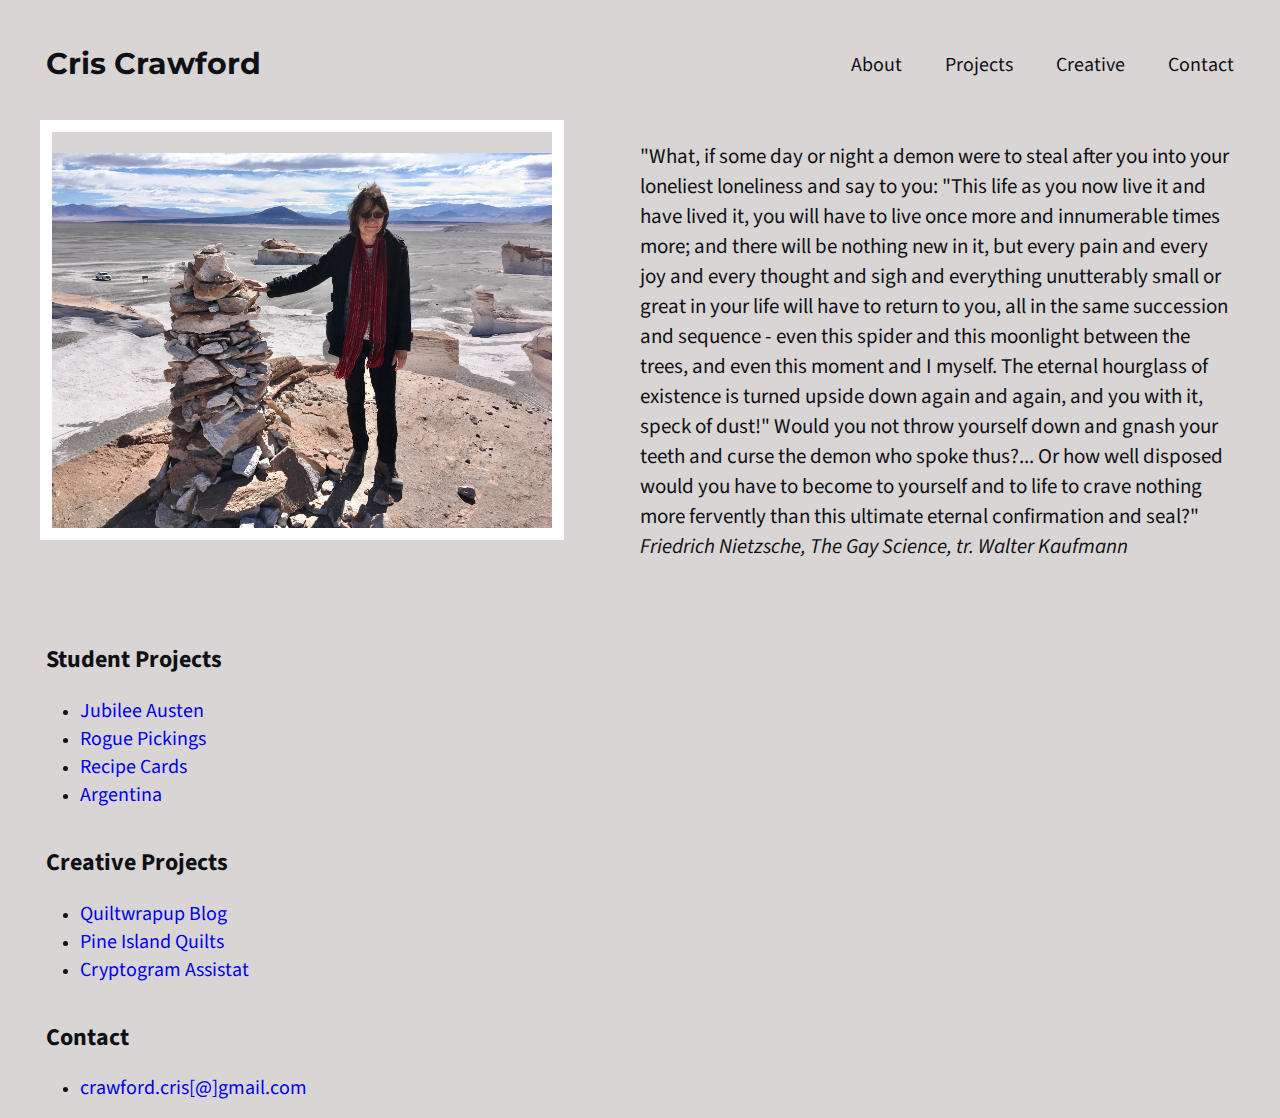
==== index.html @ 7a320fb4 "Added link to Cryptogram Assistant" ====
<!--criscrawford.com-->
<!doctype html>
<html lang="en">
    <head>
        <meta charset="UTF-8">
        <meta name="viewport" content="width=device-width, initial-scale=1">
        <title>Cris Crawford</title>
        <link rel="stylesheet" href="css/normalize.css">
        <link rel="stylesheet" href="css/main.css">
        <link href='https://fonts.googleapis.com/css?family=Source+Sans+Pro:400,700' rel='stylesheet' type='text/css'>
        <link rel="preconnect" href="https://fonts.gstatic.com">
        <link href="https://fonts.googleapis.com/css2?family=Montserrat:wght@400;700&display=swap" rel="stylesheet"> 
    </head>
    <body class = body-theme>
        <header>
            <div class="full-width">
                <div class="half-width">
                    <h1>Cris Crawford</h1>
                </div>
                <div class="half-width">
                    <nav>
                        <ul>
                            <li><a href="#about">About</a></li>
                            <li><a href="#work">Projects</a></li>
                            <li><a href="#creative">Creative</a></li>
                            <li><a href="#contact">Contact</a></li>
                        </ul>
                    </nav>
                </div>
            </div>
        </header>
        <main>
            <section id="about">
                <div class="full-width">
                    <div class="half-width">
                        <img id="argentina-cris" src="img/argentina-cris.jpg" alt="Argentina Cris"/>
                    </div>
                    <div class="half-width">
                        <p>"What, if some day or night a demon were to steal after you into your loneliest loneliness and say to you: "This life as you now live it and have lived it, you will have to live once more and innumerable times more; and there will be nothing new in it, but every pain and every joy and every thought and sigh and everything unutterably small or great in your life will have to return to you, all in the same succession and sequence - even this spider and this moonlight between the trees, and even this moment and I myself. The eternal hourglass of existence is turned upside down again and again, and you with it, speck of dust!"
                            Would you not throw yourself down and gnash your teeth and curse the demon who spoke thus?... Or how well disposed would you have to become to yourself and to life to crave nothing more fervently than this ultimate eternal confirmation and seal?"
                            
                            <br><span>Friedrich Nietzsche, The Gay Science, tr. Walter Kaufmann</span></p>
                    </div>
                </div>
            </section>
            <section id="work">
                <div class="full-width">
                    <h2>Student Projects</h2>
                    <ul>
                        <li><a href="jubilee-austen/index.html" alt="Jubilee Austen">Jubilee Austen</a></li>
                        <li><a href="rogue-pickings/index.html" alt="Rogue Pickings">Rogue Pickings</a></li>
                        <li><a href="recipe-cards/index.html" alt="Recipe Cards">Recipe Cards</a></li>
                        <li><a href="argentina/index.html" alt="Argentina">Argentina</a></li>
                    </ul>
                </div>
            </section> 
            <section id="creative">
                <div class="full-width">
                    <h2>Creative Projects</h2>
                    <ul>
                        <li><a href="http://quiltwrapup.blogspot.com/" alt="Quiltwrapup Blog">Quiltwrapup Blog</a></li>
                        <li><a href="https://www.etsy.com/shop/PineIslandQuilts" alt="Pine Island Quilts">Pine Island Quilts</a></li>
                        <li><a href="https://cryptogram-assistant.com" alt="Cryptogram Assistant">Cryptogram Assistat</a></li>
                    </ul>
                </div>
            </section>
            <footer id="contact">
                <div class="full-width">
                    <h2>Contact</h2>
                    <ul>
                        <li><a href="mailto:crawford.cris@gmail.com" alt="Email Address">crawford.cris[@]gmail.com</a></li>
                    </ul>
                </div>
            </footer>
        </main>
    </body>
</html>
---- css/main.css ----
/***** BASE STYLES *****/
.body-theme {
    background: #d9d5d4;
    color: #0f1015;
    font-family: 'Source Sans Pro', sans-serif;
}

/***** HEADER *****/
header {
    height: 80px;
}
/* To line up header and nav along the bottom, subtract font-size and 25 from 80 for top padding. */
header h1 {
    color: #0f1015;
    font-family: 'Montserrat', sans-serif;
    font-size: 30px;
    padding: 25px 0 25px 6px;
}
nav {
    float: right;
    padding: 35px 6px 25px 0;
}
nav ul li{
    display: inline-block;
}
nav ul li a {
    color: #0f1015;
    font-size: 20px;
    padding-left: 40px;
    text-decoration: none;
}

/***** GRID *****/
.full-width {
    width: 1200px;
    margin: 0 auto;
    overflow: auto;
}
.half-width {
    width: 600px;
    float: left;
}
.third-width {
    width: 400px;
    float: left;
}

/***** ABOUT *****/
#about .full-width {
    padding: 40px 0;
}
#about h2 {
    font-family: 'Montserrat', sans-serif;
    font-size: 36px;
    padding-left: 50px
}
#about p {
    color: #0f1015;
    font-size: 21px;
    padding: 0 10px 0 0;
}
#about span {
    font-style: italic;
}

#about img#argentina-cris {
    width: 500px;
    height: auto;
    border: 12px solid #ffffff;
    padding-top: 21px
}

/***** WORK *****/
#work .full-width {
    font-family: 'Montserrat' sans-serif;
}
#work h2 {
    font-size: 24px;
    padding-left: 6px;
}
#work ul li a {
    font-size: 20px;
    list-style: none; /* Not working right now. */
    padding: 10px 0;
    text-decoration: none;
}

/***** CREATIVE *****/
#creative .full-width {
    font-family: 'Montserrat' sans-serif;
}
#creative h2 {
    font-size: 24px;
    padding-left: 6px;
}
#creative ul li a {
    font-size: 20px;
    list-style: none; /* Not working right now. */
    padding: 10px 0;
    text-decoration: none;
}

/***** CONTACT *****/
#contact .full-width {
    font-family: 'Montserrat' sans-serif;
}
#contact h2 {
    font-size: 24px;
    padding-left: 6px;
}
#contact ul li a {
    font-size: 20px;
    list-style: none; /* Not working right now. */
    padding: 10px 0;
    text-decoration: none;
}
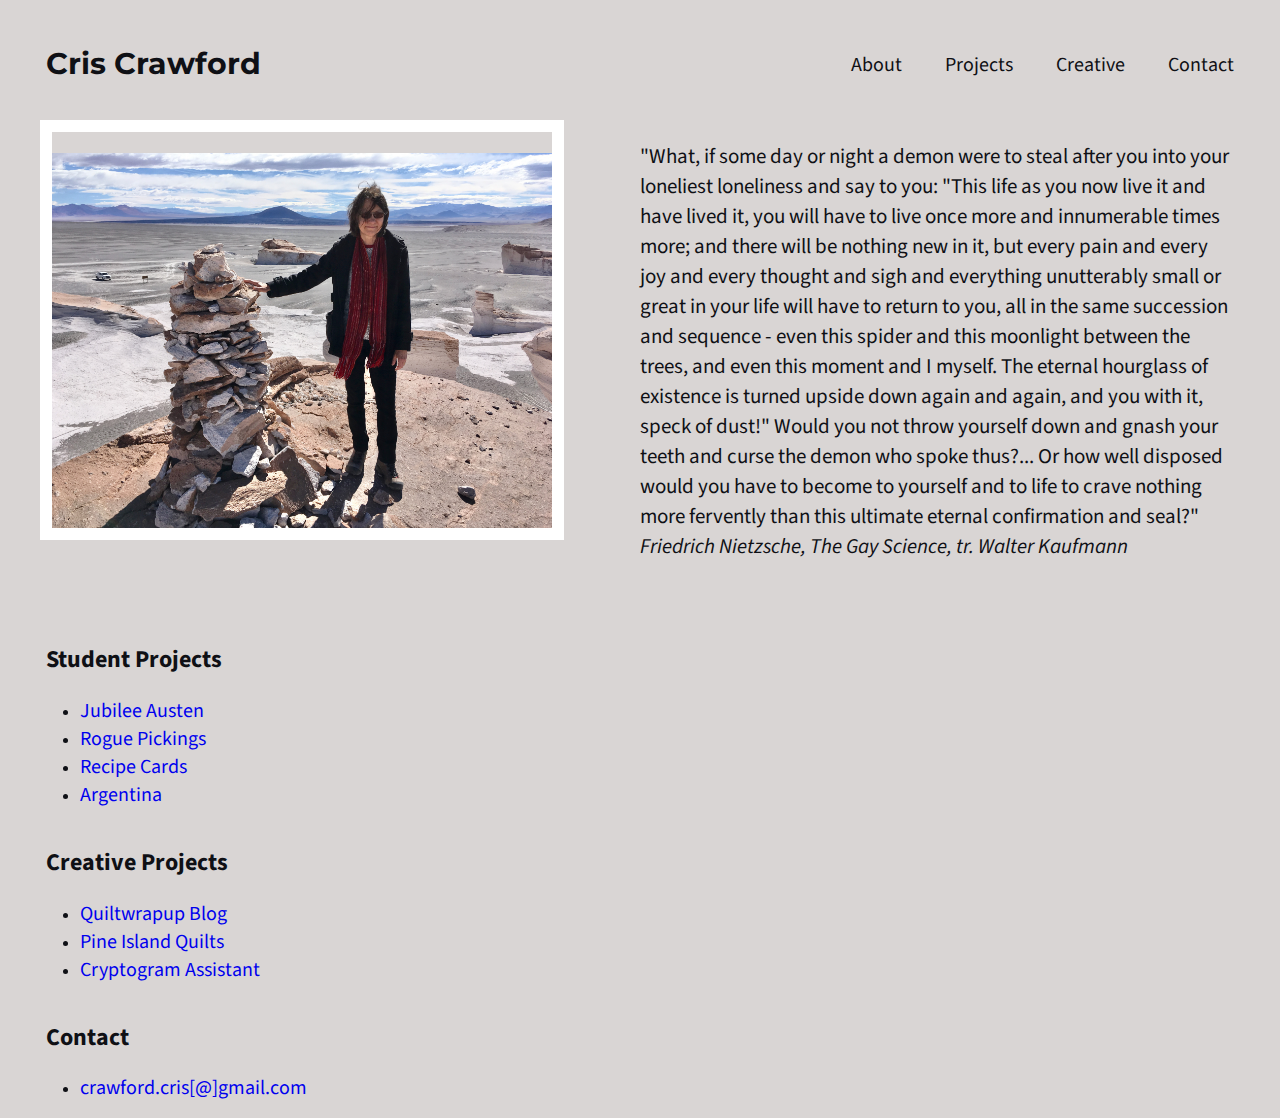
==== commit 3d28aeec: "Spelled Assistant right" ====
--- a/index.html
+++ b/index.html
@@ -60,7 +60,7 @@
                     <ul>
                         <li><a href="http://quiltwrapup.blogspot.com/" alt="Quiltwrapup Blog">Quiltwrapup Blog</a></li>
                         <li><a href="https://www.etsy.com/shop/PineIslandQuilts" alt="Pine Island Quilts">Pine Island Quilts</a></li>
-                        <li><a href="https://cryptogram-assistant.com" alt="Cryptogram Assistant">Cryptogram Assistat</a></li>
+                        <li><a href="https://cryptogram-assistant.com" alt="Cryptogram Assistant">Cryptogram Assistant</a></li>
                     </ul>
                 </div>
             </section>
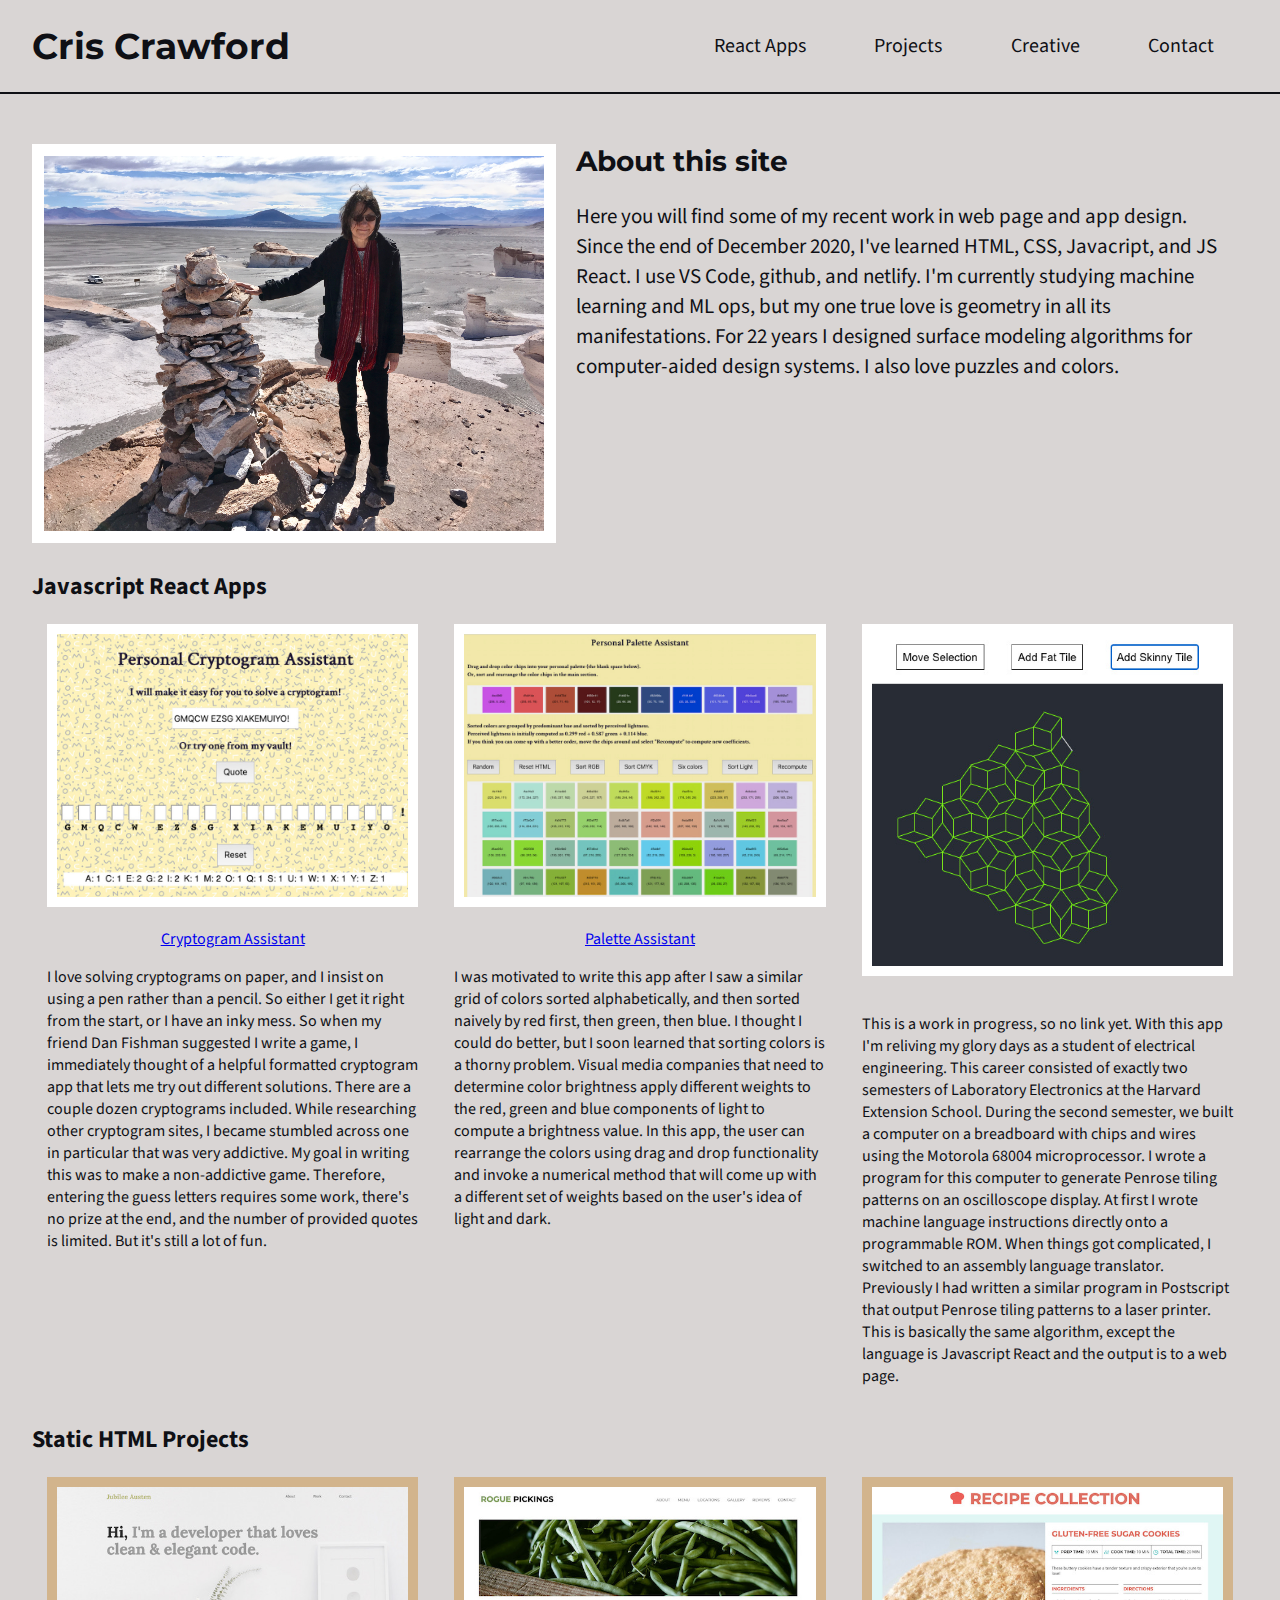
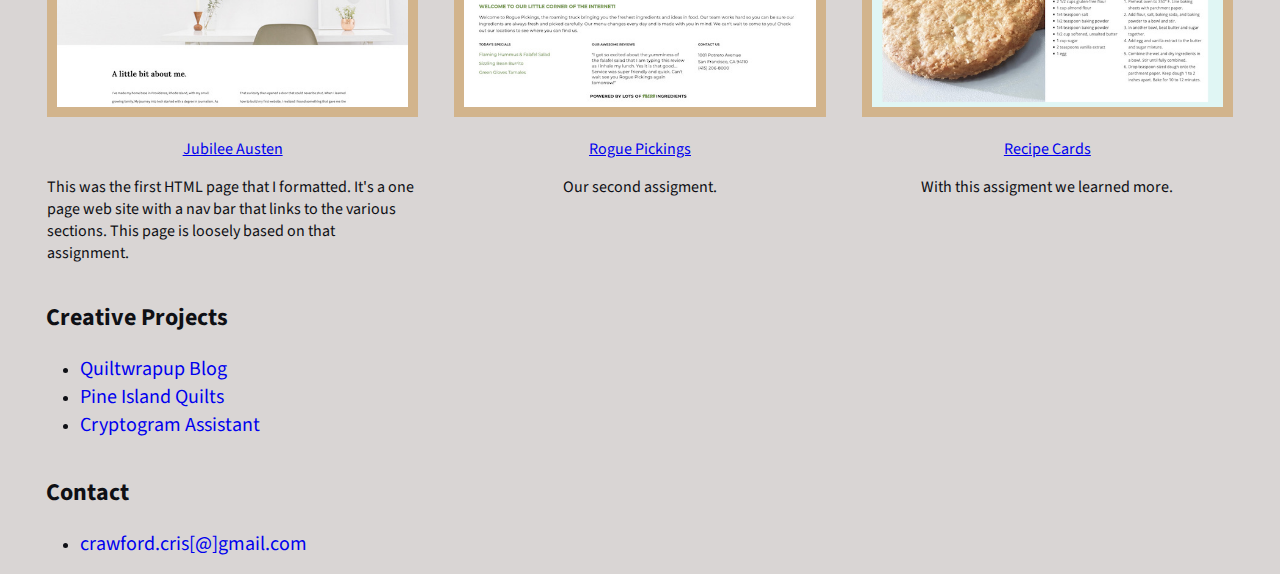
==== commit 3c969a2d: "Added palette and screenshots" ====
--- a/index.html
+++ b/index.html
@@ -13,46 +13,121 @@
     </head>
     <body class = body-theme>
         <header>
-            <div class="full-width">
-                <div class="half-width">
-                    <h1>Cris Crawford</h1>
-                </div>
-                <div class="half-width">
-                    <nav>
-                        <ul>
-                            <li><a href="#about">About</a></li>
-                            <li><a href="#work">Projects</a></li>
-                            <li><a href="#creative">Creative</a></li>
-                            <li><a href="#contact">Contact</a></li>
-                        </ul>
-                    </nav>
-                </div>
+            <div class="header-wrapper">
+              <div class="header-block">
+                <h1>Cris Crawford</h1>
+                <nav>
+                    <ul>
+                        <li><a href="#react-block">React Apps</a></li>
+                        <li><a href="#work">Projects</a></li>
+                        <li><a href="#creative">Creative</a></li>
+                        <li><a href="#contact">Contact</a></li>
+                    </ul>
+                </nav>
+              </div>
             </div>
+            <div class="header-divider"></div>
         </header>
         <main>
-            <section id="about">
-                <div class="full-width">
-                    <div class="half-width">
+            <div id="about-wrapper">
+                <div id="picture-about">
+                    <div id="picture-box">
                         <img id="argentina-cris" src="img/argentina-cris.jpg" alt="Argentina Cris"/>
                     </div>
-                    <div class="half-width">
-                        <p>"What, if some day or night a demon were to steal after you into your loneliest loneliness and say to you: "This life as you now live it and have lived it, you will have to live once more and innumerable times more; and there will be nothing new in it, but every pain and every joy and every thought and sigh and everything unutterably small or great in your life will have to return to you, all in the same succession and sequence - even this spider and this moonlight between the trees, and even this moment and I myself. The eternal hourglass of existence is turned upside down again and again, and you with it, speck of dust!"
-                            Would you not throw yourself down and gnash your teeth and curse the demon who spoke thus?... Or how well disposed would you have to become to yourself and to life to crave nothing more fervently than this ultimate eternal confirmation and seal?"
-                            
-                            <br><span>Friedrich Nietzsche, The Gay Science, tr. Walter Kaufmann</span></p>
+                    <div id="about-box">
+                        <h2>About this site</h2>
+                        <p>Here you will find some of my recent work in web page and app design. Since the end of December 2020, I've learned HTML, CSS,
+                            Javacript, and JS React. I use VS Code, github, and netlify. I'm currently studying machine learning and ML ops, but
+                            my one true love is geometry in all its manifestations. For 22 years I designed surface modeling algorithms for computer-aided design systems. I also love puzzles and colors.</p>
+
                     </div>
                 </div>
+                <!--I'm having trouble formatting the font sizes - they're being inherited in a way
+                    that I can't figure out how to override. And nobody's interested in my favorite quote anyway,
+                    or where I took my vacation four years ago.
+                <div class="picture-caption">
+                    Campo de Piedra Pómez, Antofagasta de la Sierra, Argentina
+                </div>
+                <div class="quote-container">
+                  <details>
+                    <summary>Click on these words to read my favorite quote.</summary>
+                        <h4>What, if some day or night a demon were to steal after you into your loneliest loneliness and say to you: "This life
+                            as you now live it and have lived it, you will have to live once more and innumerable times more; and there will be
+                            nothing new in it, but every pain and every joy and every thought and sigh and everything unutterably small or great
+                            in your life will have to return to you, all in the same succession and sequence - even this spider and this
+                            moonlight between the trees, and even this moment and I myself. The eternal hourglass of existence is turned upside
+                            down again and again, and you with it, speck of dust!"
+                            Would you not throw yourself down and gnash your teeth and curse the demon who spoke thus?... Or how well disposed
+                            would you have to become to yourself and to life to crave nothing more fervently than this ultimate eternal
+                            confirmation and seal?
+                            <br><br><span>Friedrich Nietzsche, The Gay Science, tr. Walter Kaufmann</span>
+                        </h4>
+                  </details>
+                </div>
+                -->
+            </div>
+            <section id="react-block">
+              <div class="content-body">
+                <div class="content-block">
+                  <h2>Javascript React Apps</h2>
+                  <div class="content-block-columns">
+                    <div class="pic-plus-info">
+                        <img class="pic-plus-info-img" src="img/cryptogram-pic-large.jpeg" alt="Cryptogram app screenshot"/>
+                        <a href="https://cryptogram-assistant.com" alt="Cryptogram Assistant">Cryptogram Assistant</a>
+                        <p>I love solving cryptograms on paper, and I insist on using a pen rather than a pencil. So either I get it right
+                            from the start, or I have an inky mess. So when my friend Dan Fishman suggested I write a game, I immediately thought
+                            of a helpful formatted cryptogram app that lets me try out different solutions. There are a couple dozen cryptograms included. While researching other cryptogram sites, I became stumbled across one in particular
+                            that was very addictive. My goal in writing this was to make a non-addictive game. Therefore, entering the guess
+                            letters requires some work, there's no prize at the end, and the number of provided quotes is limited. But it's still a lot of fun.</p>
+                    </div>
+                    <div class="pic-plus-info">
+                        <img class="pic-plus-info-img" src="img/palette-pic2.jpeg" alt="Palette app screenshot" />
+                        <a href="https://palette-assistant.com" alt="Palette Assistant">Palette Assistant</a>
+                        <p>I was motivated to write this app after I saw a similar grid of colors sorted alphabetically, and then sorted naively
+                            by red first, then green, then blue. I thought I could do better, but I soon learned that sorting colors is a
+                            thorny problem. Visual media companies that need to determine color brightness apply different weights to the red, green and blue components of light to compute a brightness
+                            value. In this app, the user can rearrange the colors using drag and drop functionality and invoke a numerical
+                            method that will come up with a different set of weights based on the user's idea of light and dark.</p>
+                    </div>
+                    <div class="pic-plus-info">
+                        <img class="pic-plus-info-img" src="img/penrose-pic.jpeg" alt="Penrose app screenshot" />
+                        <p>This is a work in progress, so no link yet. With this app I'm reliving my glory days as a student of electrical
+                            engineering. This career consisted of exactly two semesters of Laboratory Electronics at the Harvard Extension School.
+                            During the second semester, we built a computer on a breadboard with chips and wires using the Motorola 68004 microprocessor. I
+                            wrote a program for this computer to generate Penrose tiling patterns on an oscilloscope display. At first I wrote machine language
+                            instructions directly onto a programmable ROM. When things got complicated, I switched to an assembly language translator.
+                            Previously I had written a similar program in Postscript that output Penrose tiling patterns to
+                            a laser printer. This is basically the same algorithm, except the language is Javascript React and the output is to
+                            a web page.</p>
+                    </div>
+                  </div>
+                </div>
+              </div>
             </section>
             <section id="work">
-                <div class="full-width">
-                    <h2>Student Projects</h2>
-                    <ul>
-                        <li><a href="jubilee-austen/index.html" alt="Jubilee Austen">Jubilee Austen</a></li>
-                        <li><a href="rogue-pickings/index.html" alt="Rogue Pickings">Rogue Pickings</a></li>
-                        <li><a href="recipe-cards/index.html" alt="Recipe Cards">Recipe Cards</a></li>
-                        <li><a href="argentina/index.html" alt="Argentina">Argentina</a></li>
-                    </ul>
+              <div class="content-body">
+                <div class="content-block">
+                    <h2>Static HTML Projects</h2>
+                    <div class="content-block-columns">
+                        <div class="pic-plus-info">
+                            <img class="pic-plus-info-img-static" src="img/jubilee-austen.jpeg" alt="Jubilee Austen screenshot" />
+                            <a href="jubilee-austen/index.html" alt="Jubilee Austen">Jubilee Austen</a>
+                            <p>This was the first HTML page that I formatted. It's a one page web site with a nav bar that links to the various sections. This page is loosely based on that assignment.</p>
+                        </div>
+                        <div class="pic-plus-info">
+                            <img class="pic-plus-info-img-static" src="img/rogue-pickings.jpeg" alt="Rogue Pickings screenshot" />
+                            <a href="rogue-pickings/index.html" alt="Rogue Pickings">Rogue Pickings</a>
+                            <p>Our second assigment.
+                            </p>
+                        </div>
+                        <div class="pic-plus-info">
+                            <img class="pic-plus-info-img-static" src="img/recipe-cards.jpeg" alt="Recipe Cards screenshot" />
+                            <a href="recipe-cards/index.html" alt="Recipe Cards">Recipe Cards</a>
+                            <p>With this assigment we learned more.</p>
+                        </div>
+                    </div>
                 </div>
+              </div>
             </section> 
             <section id="creative">
                 <div class="full-width">
--- a/css/main.css
+++ b/css/main.css
@@ -6,28 +6,177 @@
 }
 
 /***** HEADER *****/
-header {
-    height: 80px;
-}
-/* To line up header and nav along the bottom, subtract font-size and 25 from 80 for top padding. */
+
+.header-wrapper {
+    display: flex;
+    align-items: center;
+    justify-content: center;
+}
+
+.header-block {
+    display: flex;
+    align-items: center;
+    justify-content: space-between;
+    width: 95%;
+}
+
 header h1 {
     color: #0f1015;
     font-family: 'Montserrat', sans-serif;
-    font-size: 30px;
-    padding: 25px 0 25px 6px;
-}
+    font-size: 36px;
+}
+
 nav {
-    float: right;
-    padding: 35px 6px 25px 0;
-}
-nav ul li{
-    display: inline-block;
-}
-nav ul li a {
+    display: flex;
+    flex-flow: row wrap;
+    align-items: center;
+    justify-content: space-around;
+    width: 50%;
+}
+
+nav ul {
+  display: flex;
+  justify-content: space-around;
+  width: 100%;
+  list-style-type: none;
+}
+
+nav li a {
     color: #0f1015;
     font-size: 20px;
-    padding-left: 40px;
+    padding: 0;
     text-decoration: none;
+    list-style-type: none;
+}
+
+.header-divider {
+  width: 100%;
+  height: 2px;
+  margin: 0;
+  background: #0f1015;
+}
+
+/***** ABOUT *****/
+
+#about-wrapper { /* This wrapper encloses the picture, about, and my favorite quote. */
+    display: flex;
+    flex-direction: column;
+    justify-content: center;
+    align-items: center;
+    padding-top: 30px;
+}
+
+#about-wrapper h2 {
+    font-family: 'Montserrat', sans-serif;
+    font-size: 28px;
+    margin-top: 20px;
+}
+
+#about-wrapper p {
+    color: #0f1015;
+    font-size: 21px;
+    padding: 0 10px 0 0;
+}
+
+#about-wrapper img#argentina-cris {
+    width: 500px;
+    height: auto;
+    border: 12px solid white;
+    margin-top: 20px;
+}
+
+#picture-about {
+    display: flex;
+    flex-direction: row;
+    align-items: flex-start;
+    justify-content: center;
+    width: 95%;
+}
+
+#about-box {
+    margin: 0 20px;
+}
+
+.picture-caption {
+    width: 95%;
+    background-color: skyblue;
+}
+
+.picture-caption p {
+    margin: 0 0 15px 0;
+    font-size: 10px;
+    font-style: italic;
+    text-align: left;
+    background-color: chartreuse;
+}
+
+.quote-container {
+    width: 95%;
+    font-size: 18px;
+    font-style: italic;
+}
+
+.quote-container h2 {
+    text-align: left;
+}
+
+.quote-container h4 {
+    margin: 0;
+    font-size: 18px;
+    font-style: unset;
+    font-weight: normal;
+}
+
+.quote-container span {
+    font-style: italic;
+}
+
+.content-body { /* This centers the content block */
+    display: flex;
+    flex-direction: column;
+    justify-content: center;
+    align-items: center;
+}
+
+.content-block {    /* This has a header and the block that has the columns in it. */
+    display: flex;
+    flex-direction: column;
+    justify-content: center;
+    width: 95%;
+}
+
+.content-block h2 {
+    text-align: left;
+}
+
+.content-block-columns {    /* This is the block for the columns - they are row-wise. */
+    display: flex;
+    flex-direction: row;
+    align-items: flex-start;
+    justify-content: space-between;
+}
+
+.pic-plus-info {    /* This is a single column. */
+    display: flex;
+    flex-direction: column;
+    align-items: center;
+    justify-content: flex-start;
+    width: calc(33% - 30px);
+    margin: 0 15px;
+}
+
+.pic-plus-info-img {
+    height: auto;
+    border: 10px solid white;
+    margin: 0 21px 21px 21px;
+    width: calc(100% - 20px);
+}
+
+.pic-plus-info-img-static {
+    height: auto;
+    border: 10px solid tan;
+    margin: 0 21px 21px 21px;
+    width: calc(100% - 20px);
 }
 
 /***** GRID *****/
@@ -52,7 +201,11 @@
 #about h2 {
     font-family: 'Montserrat', sans-serif;
     font-size: 36px;
-    padding-left: 50px
+    padding-left: 50px;
+}
+#about h3 {
+    font-family: 'Montserrat', sans-serif;
+    font-size: 28px;
 }
 #about p {
     color: #0f1015;
@@ -67,23 +220,11 @@
     width: 500px;
     height: auto;
     border: 12px solid #ffffff;
-    padding-top: 21px
+    margin-top: 21px
 }
 
 /***** WORK *****/
-#work .full-width {
-    font-family: 'Montserrat' sans-serif;
-}
-#work h2 {
-    font-size: 24px;
-    padding-left: 6px;
-}
-#work ul li a {
-    font-size: 20px;
-    list-style: none; /* Not working right now. */
-    padding: 10px 0;
-    text-decoration: none;
-}
+
 
 /***** CREATIVE *****/
 #creative .full-width {
@@ -95,7 +236,7 @@
 }
 #creative ul li a {
     font-size: 20px;
-    list-style: none; /* Not working right now. */
+    list-style-type: none; /* Not working right now. */
     padding: 10px 0;
     text-decoration: none;
 }
@@ -110,7 +251,7 @@
 }
 #contact ul li a {
     font-size: 20px;
-    list-style: none; /* Not working right now. */
+    list-style-type: none; /* Not working right now. */
     padding: 10px 0;
     text-decoration: none;
 }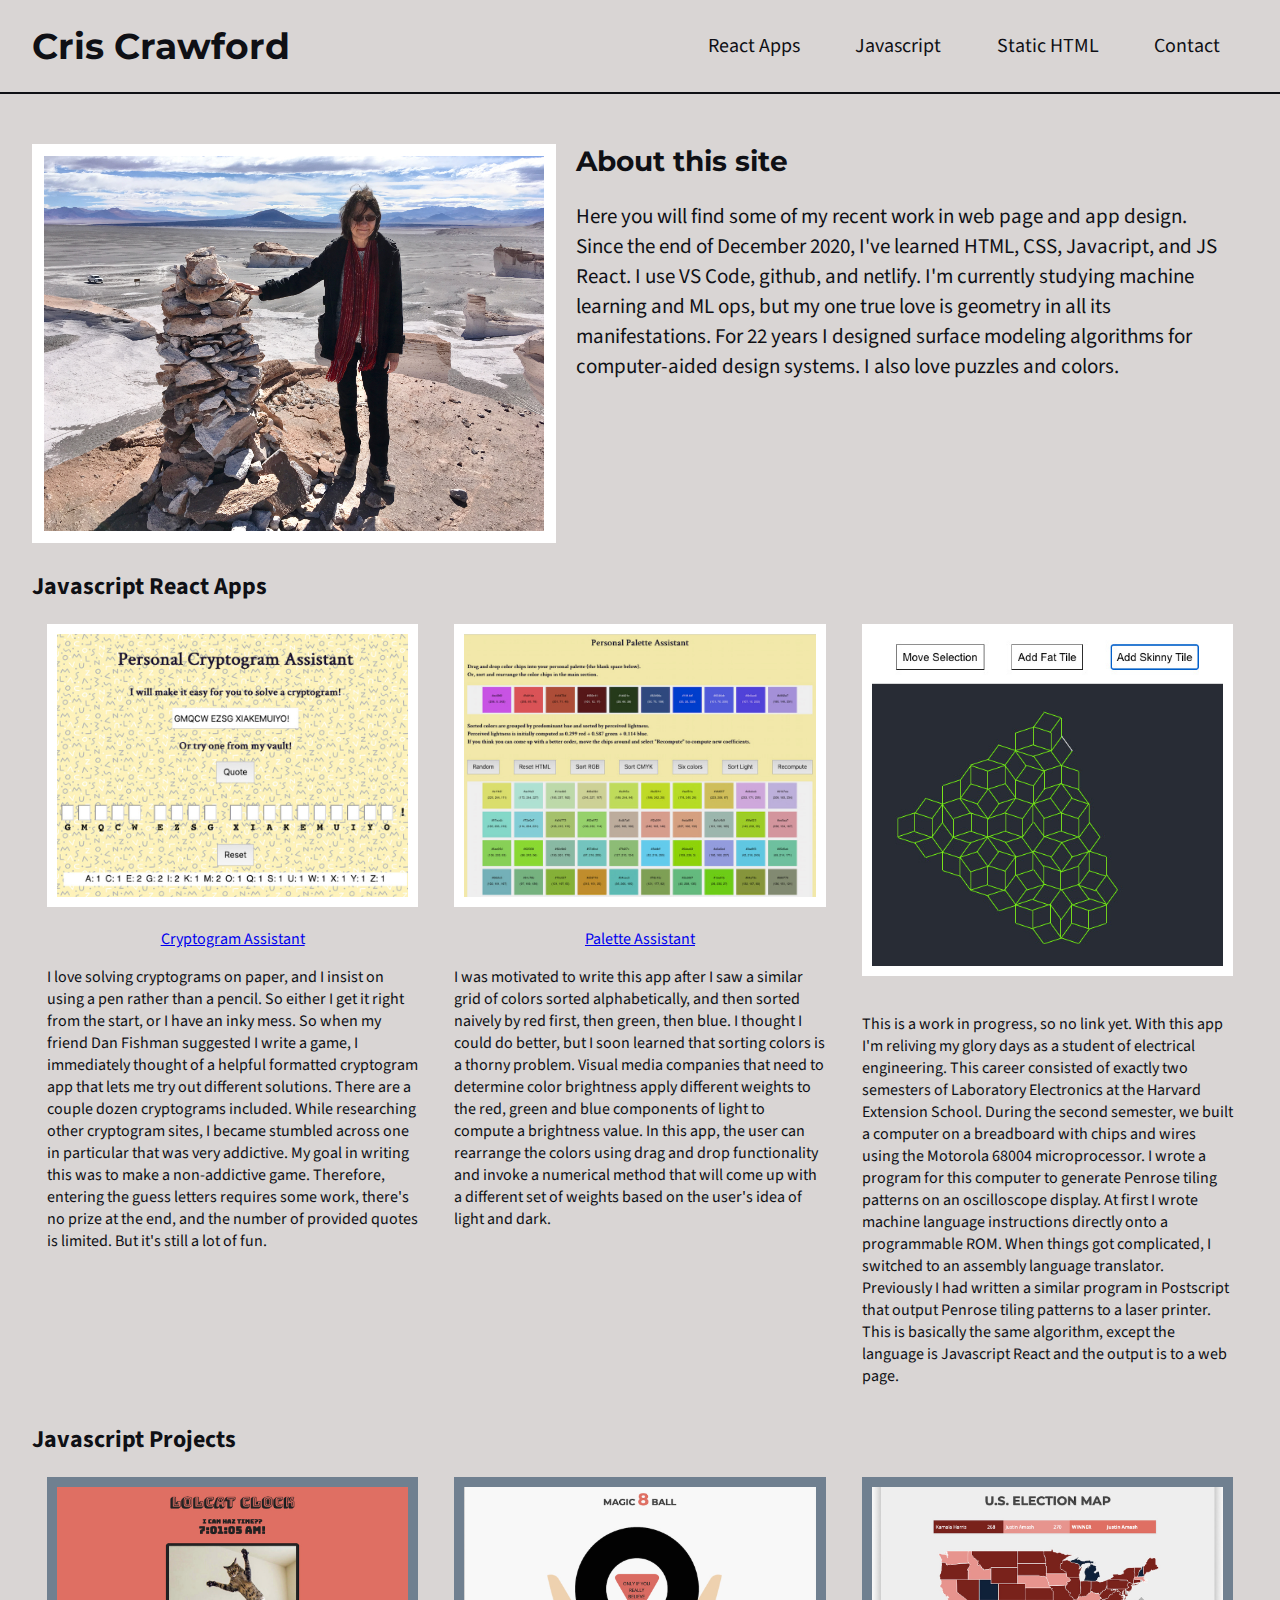
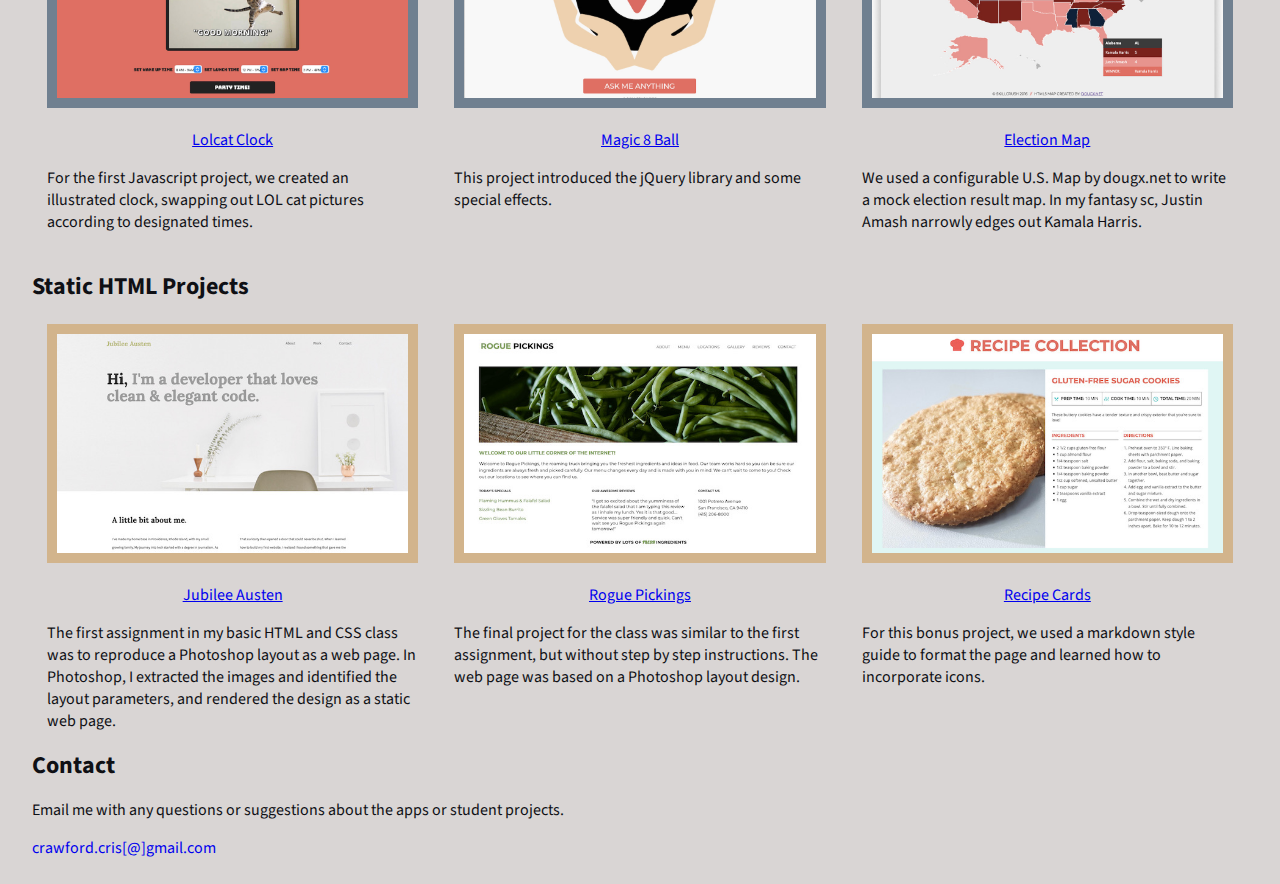
==== commit 30f7b42a: "Added more projects; made responsive" ====
--- a/index.html
+++ b/index.html
@@ -19,8 +19,8 @@
                 <nav>
                     <ul>
                         <li><a href="#react-block">React Apps</a></li>
-                        <li><a href="#work">Projects</a></li>
-                        <li><a href="#creative">Creative</a></li>
+                        <li><a href="#javascript">Javascript</a></li>
+                        <li><a href="#static">Static HTML</a></li>
                         <li><a href="#contact">Contact</a></li>
                     </ul>
                 </nav>
@@ -104,47 +104,63 @@
                 </div>
               </div>
             </section>
-            <section id="work">
+            <section id="javascript">
               <div class="content-body">
                 <div class="content-block">
-                    <h2>Static HTML Projects</h2>
+                    <h2>Javascript Projects</h2>
                     <div class="content-block-columns">
                         <div class="pic-plus-info">
-                            <img class="pic-plus-info-img-static" src="img/jubilee-austen.jpeg" alt="Jubilee Austen screenshot" />
-                            <a href="jubilee-austen/index.html" alt="Jubilee Austen">Jubilee Austen</a>
-                            <p>This was the first HTML page that I formatted. It's a one page web site with a nav bar that links to the various sections. This page is loosely based on that assignment.</p>
+                            <img class="pic-plus-info-img-js" src="img/lolcat-clock.jpeg" alt="Lolcat Clock screenshot" />
+                            <a href="lolcat-clock/index.html" alt="Lolcat Clock">Lolcat Clock</a>
+                            <p>For the first Javascript project, we created an illustrated clock, swapping out LOL cat pictures according to designated times.</p>
                         </div>
                         <div class="pic-plus-info">
-                            <img class="pic-plus-info-img-static" src="img/rogue-pickings.jpeg" alt="Rogue Pickings screenshot" />
-                            <a href="rogue-pickings/index.html" alt="Rogue Pickings">Rogue Pickings</a>
-                            <p>Our second assigment.
+                            <img class="pic-plus-info-img-js" src="img/magic-8-ball.jpeg" alt="Magic 8 Ball screenshot" />
+                            <a href="magic-8-ball/index.html" alt="Magic 8 Ball">Magic 8 Ball</a>
+                            <p>This project introduced the jQuery library and some special effects.
                             </p>
                         </div>
                         <div class="pic-plus-info">
-                            <img class="pic-plus-info-img-static" src="img/recipe-cards.jpeg" alt="Recipe Cards screenshot" />
-                            <a href="recipe-cards/index.html" alt="Recipe Cards">Recipe Cards</a>
-                            <p>With this assigment we learned more.</p>
+                            <img class="pic-plus-info-img-js" src="img/election-map.jpeg" alt="Election Map screenshot" />
+                            <a href="election-map/index.html" alt="Election Map">Election Map</a>
+                            <p>We used a configurable U.S. Map by dougx.net to write a mock election result map. In my fantasy sc, Justin Amash narrowly edges out Kamala Harris.</p>
                         </div>
                     </div>
                 </div>
               </div>
             </section> 
-            <section id="creative">
-                <div class="full-width">
-                    <h2>Creative Projects</h2>
-                    <ul>
-                        <li><a href="http://quiltwrapup.blogspot.com/" alt="Quiltwrapup Blog">Quiltwrapup Blog</a></li>
-                        <li><a href="https://www.etsy.com/shop/PineIslandQuilts" alt="Pine Island Quilts">Pine Island Quilts</a></li>
-                        <li><a href="https://cryptogram-assistant.com" alt="Cryptogram Assistant">Cryptogram Assistant</a></li>
-                    </ul>
+            <section id="static">
+                <div class="content-body">
+                    <div class="content-block">
+                        <h2>Static HTML Projects</h2>
+                        <div class="content-block-columns">
+                            <div class="pic-plus-info">
+                                <img class="pic-plus-info-img-static" src="img/jubilee-austen.jpeg"
+                                    alt="Jubilee Austen screenshot" />
+                                <a href="jubilee-austen/index.html" alt="Jubilee Austen">Jubilee Austen</a>
+                                <p>The first assignment in my basic HTML and CSS class was to reproduce a Photoshop layout as a web page. In Photoshop, I extracted the images and identified the layout parameters, and rendered the design as a static web page.</p>
+                            </div>
+                            <div class="pic-plus-info">
+                                <img class="pic-plus-info-img-static" src="img/rogue-pickings.jpeg"
+                                    alt="Rogue Pickings screenshot" />
+                                <a href="rogue-pickings/index.html" alt="Rogue Pickings">Rogue Pickings</a>
+                                <p>The final project for the class was similar to the first assignment, but without step by step instructions. The web page was based on a Photoshop layout design.
+                                </p>
+                            </div>
+                            <div class="pic-plus-info">
+                                <img class="pic-plus-info-img-static" src="img/recipe-cards.jpeg" alt="Recipe Cards screenshot" />
+                                <a href="recipe-cards/index.html" alt="Recipe Cards">Recipe Cards</a>
+                                <p>For this bonus project, we used a markdown style guide to format the page and learned how to incorporate icons.</p>
+                            </div>
+                        </div>
+                    </div>
                 </div>
             </section>
-            <footer id="contact">
-                <div class="full-width">
+            <footer class="contact-wrapper">
+                <div class="contact-block">
                     <h2>Contact</h2>
-                    <ul>
-                        <li><a href="mailto:crawford.cris@gmail.com" alt="Email Address">crawford.cris[@]gmail.com</a></li>
-                    </ul>
+                    <p>Email me with any questions or suggestions about the apps or student projects.</p>
+                    <a href="mailto:crawford.cris@gmail.com" alt="Email Address">crawford.cris[@]gmail.com</a>
                 </div>
             </footer>
         </main>
--- a/css/main.css
+++ b/css/main.css
@@ -58,7 +58,7 @@
 
 /***** ABOUT *****/
 
-#about-wrapper { /* This wrapper encloses the picture, about, and my favorite quote. */
+#about-wrapper {
     display: flex;
     flex-direction: column;
     justify-content: center;
@@ -96,6 +96,8 @@
 #about-box {
     margin: 0 20px;
 }
+
+/* I decided not to put in a caption. */
 
 .picture-caption {
     width: 95%;
@@ -110,6 +112,8 @@
     background-color: chartreuse;
 }
 
+/* I've taken out the quote for now. :( */
+
 .quote-container {
     width: 95%;
     font-size: 18px;
@@ -172,6 +176,13 @@
     width: calc(100% - 20px);
 }
 
+.pic-plus-info-img-js {
+    height: auto;
+    border: 10px solid slategray;
+    margin: 0 21px 21px 21px;
+    width: calc(100% - 20px);
+}
+
 .pic-plus-info-img-static {
     height: auto;
     border: 10px solid tan;
@@ -179,79 +190,24 @@
     width: calc(100% - 20px);
 }
 
-/***** GRID *****/
-.full-width {
-    width: 1200px;
-    margin: 0 auto;
-    overflow: auto;
-}
-.half-width {
-    width: 600px;
-    float: left;
-}
-.third-width {
-    width: 400px;
-    float: left;
-}
-
-/***** ABOUT *****/
-#about .full-width {
-    padding: 40px 0;
-}
-#about h2 {
-    font-family: 'Montserrat', sans-serif;
-    font-size: 36px;
-    padding-left: 50px;
-}
-#about h3 {
-    font-family: 'Montserrat', sans-serif;
-    font-size: 28px;
-}
-#about p {
-    color: #0f1015;
-    font-size: 21px;
-    padding: 0 10px 0 0;
-}
-#about span {
-    font-style: italic;
-}
-
-#about img#argentina-cris {
-    width: 500px;
-    height: auto;
-    border: 12px solid #ffffff;
-    margin-top: 21px
-}
-
-/***** WORK *****/
-
-
-/***** CREATIVE *****/
-#creative .full-width {
+/***** CONTACT *****/
+.contact-wrapper {
+    display: flex;
+    align-items: center;
+    justify-content: center;
     font-family: 'Montserrat' sans-serif;
 }
-#creative h2 {
+
+.contact-block {
+    width: 95%;
+    margin: 0 0 25px 0;
+}
+
+.contact-block h2 {
     font-size: 24px;
-    padding-left: 6px;
-}
-#creative ul li a {
-    font-size: 20px;
-    list-style-type: none; /* Not working right now. */
-    padding: 10px 0;
-    text-decoration: none;
-}
-
-/***** CONTACT *****/
-#contact .full-width {
-    font-family: 'Montserrat' sans-serif;
-}
-#contact h2 {
-    font-size: 24px;
-    padding-left: 6px;
-}
-#contact ul li a {
-    font-size: 20px;
-    list-style-type: none; /* Not working right now. */
-    padding: 10px 0;
+    margin: 0;
+}
+
+.contact-block a {
     text-decoration: none;
 }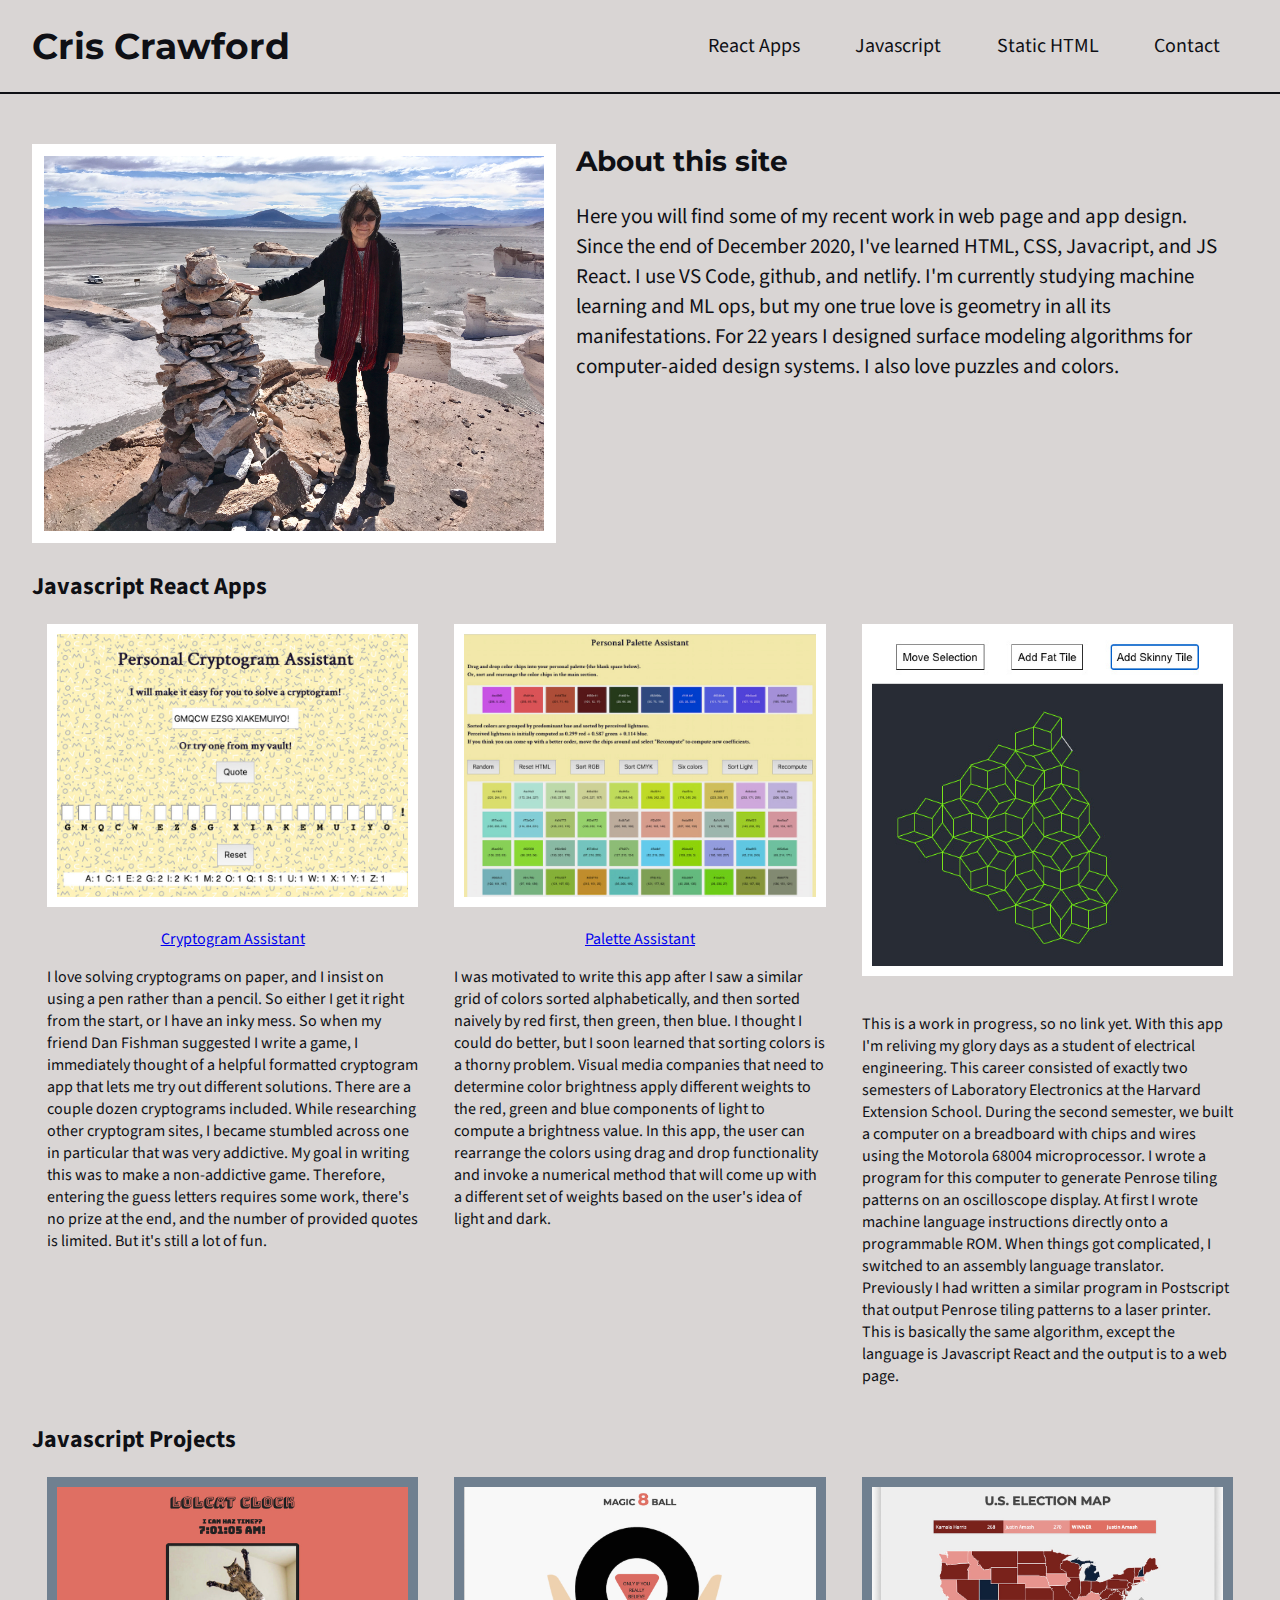
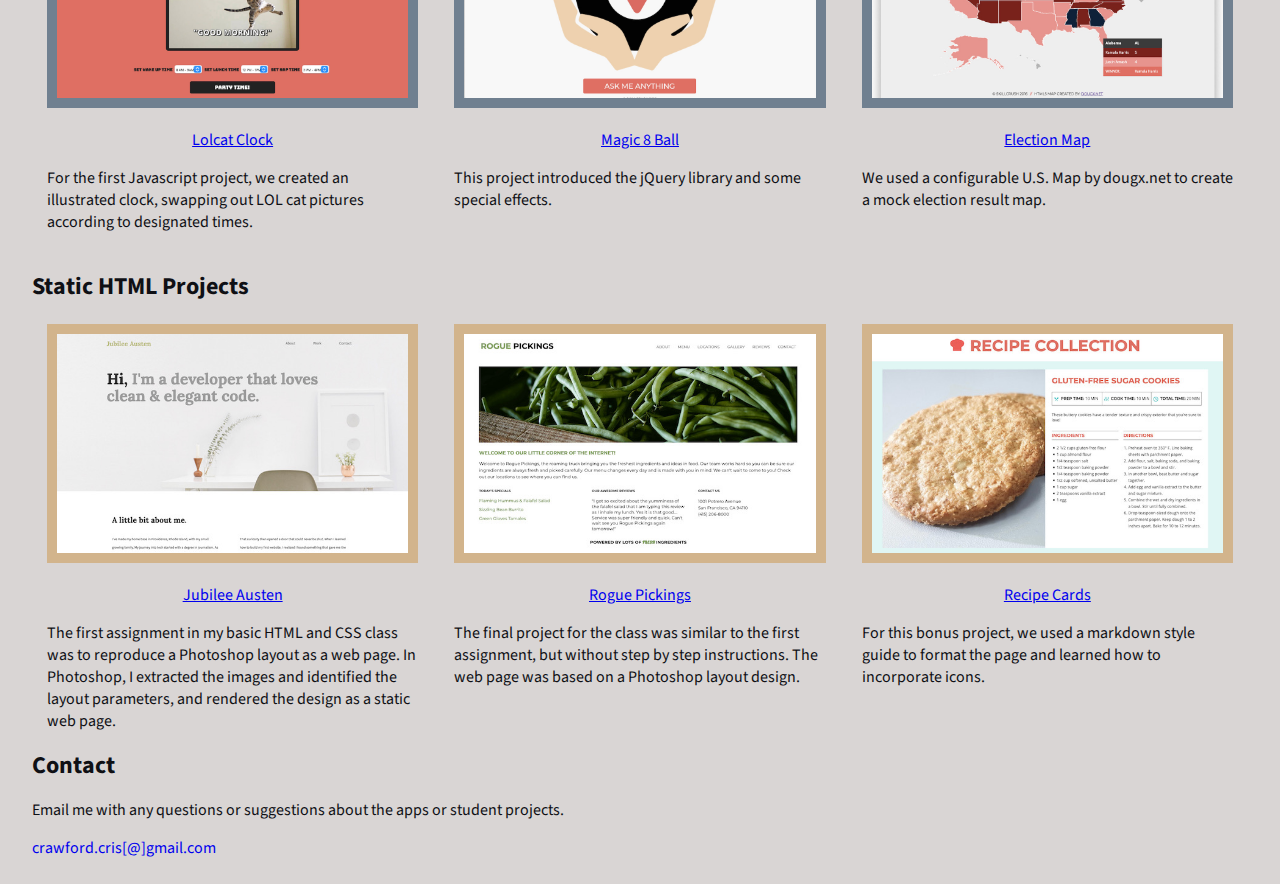
==== commit 0ed567bb: "Edited some text" ====
--- a/index.html
+++ b/index.html
@@ -123,7 +123,7 @@
                         <div class="pic-plus-info">
                             <img class="pic-plus-info-img-js" src="img/election-map.jpeg" alt="Election Map screenshot" />
                             <a href="election-map/index.html" alt="Election Map">Election Map</a>
-                            <p>We used a configurable U.S. Map by dougx.net to write a mock election result map. In my fantasy sc, Justin Amash narrowly edges out Kamala Harris.</p>
+                            <p>We used a configurable U.S. Map by dougx.net to create a mock election result map.</p>
                         </div>
                     </div>
                 </div>
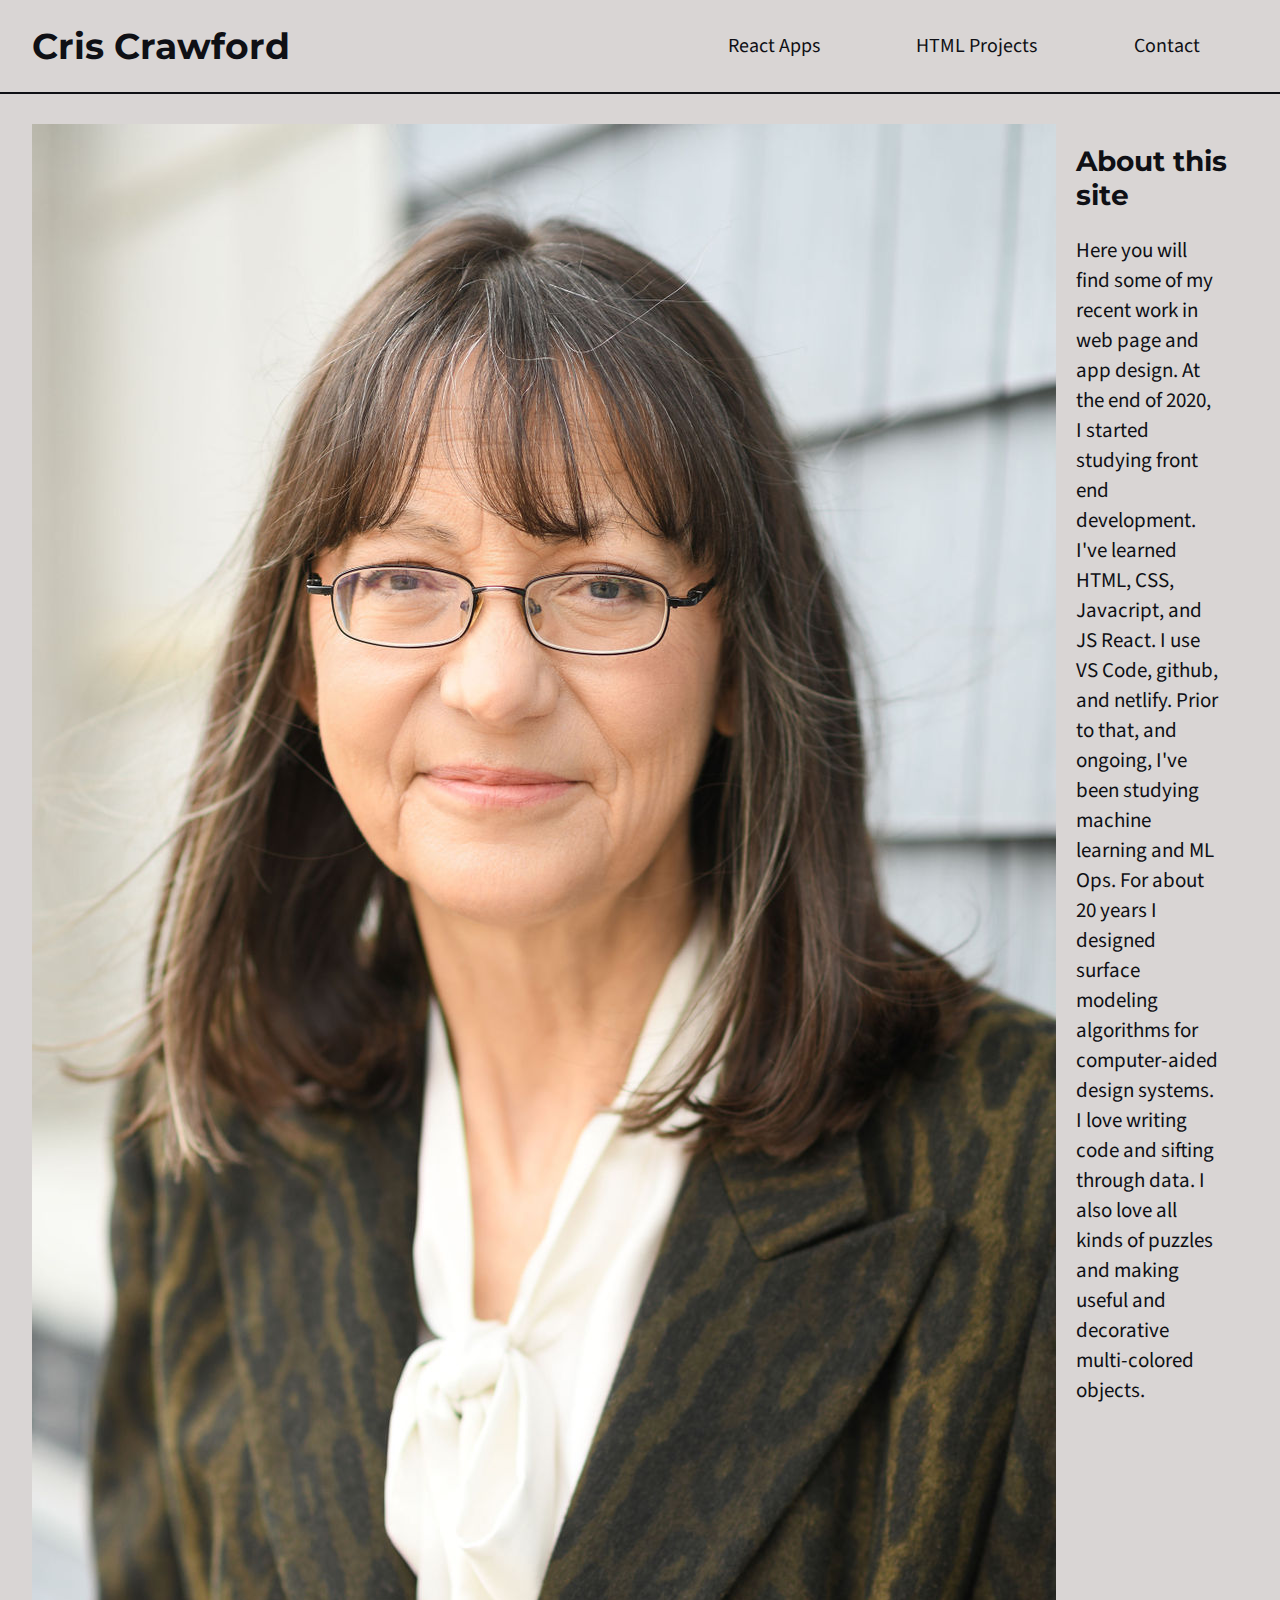
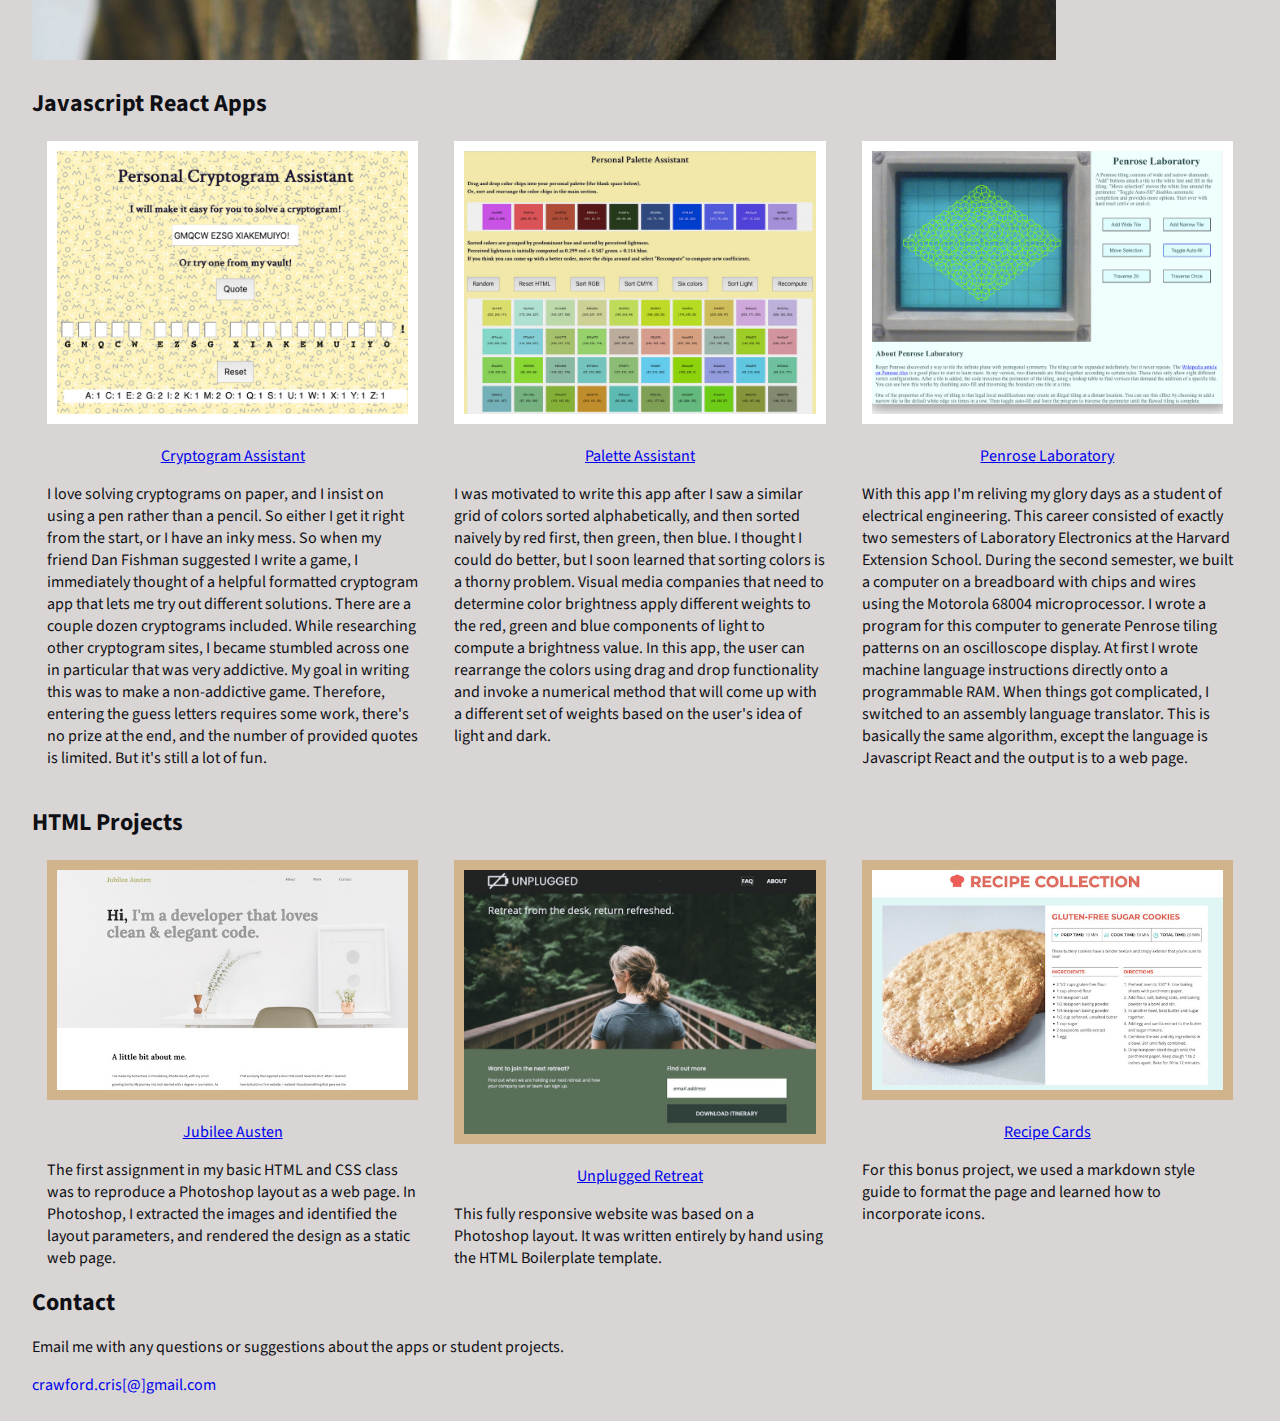
==== commit f7140233: "New picture and text" ====
--- a/index.html
+++ b/index.html
@@ -19,8 +19,7 @@
                 <nav>
                     <ul>
                         <li><a href="#react-block">React Apps</a></li>
-                        <li><a href="#javascript">Javascript</a></li>
-                        <li><a href="#static">Static HTML</a></li>
+                        <li><a href="#static">HTML Projects</a></li>
                         <li><a href="#contact">Contact</a></li>
                     </ul>
                 </nav>
@@ -30,24 +29,22 @@
         </header>
         <main>
             <div id="about-wrapper">
-                <div id="picture-about">
-                    <div id="picture-box">
-                        <img id="argentina-cris" src="img/argentina-cris.jpg" alt="Argentina Cris"/>
-                    </div>
-                    <div id="about-box">
-                        <h2>About this site</h2>
-                        <p>Here you will find some of my recent work in web page and app design. Since the end of December 2020, I've learned HTML, CSS,
-                            Javacript, and JS React. I use VS Code, github, and netlify. I'm currently studying machine learning and ML ops, but
-                            my one true love is geometry in all its manifestations. For 22 years I designed surface modeling algorithms for computer-aided design systems. I also love puzzles and colors.</p>
+              <div id="picture-about">
+                <div id="picture-box">
+                    <img id="cris-picture" src="img/makerspace-cris.jpg" alt="Picture of Cris"/>
+                </div>
+                <div id="about-box">
+                    <h2>About this site</h2>
+                    <p>Here you will find some of my recent work in web page and app design. At the end of 2020, I started studying front end development. I've learned HTML, CSS, Javacript, and JS React. I use VS Code, github, and netlify. Prior to that, and ongoing, I've been studying machine learning and ML Ops. For about 20 years I designed surface modeling algorithms for computer-aided design systems. I love writing code and sifting through data. I also love all kinds of puzzles and making useful and decorative multi-colored objects.</p>
 
-                    </div>
                 </div>
+              </div>
                 <!--I'm having trouble formatting the font sizes - they're being inherited in a way
                     that I can't figure out how to override. And nobody's interested in my favorite quote anyway,
                     or where I took my vacation four years ago.
                 <div class="picture-caption">
                     Campo de Piedra Pómez, Antofagasta de la Sierra, Argentina
-                </div>
+                    
                 <div class="quote-container">
                   <details>
                     <summary>Click on these words to read my favorite quote.</summary>
@@ -90,49 +87,24 @@
                             method that will come up with a different set of weights based on the user's idea of light and dark.</p>
                     </div>
                     <div class="pic-plus-info">
-                        <img class="pic-plus-info-img" src="img/penrose-pic.jpeg" alt="Penrose app screenshot" />
-                        <p>This is a work in progress, so no link yet. With this app I'm reliving my glory days as a student of electrical
+                        <img class="pic-plus-info-img" src="img/final-penrose.jpeg" alt="Penrose app screenshot" />
+                        <a href="https://penrose-laboratory.com" alt="Penrose Laboratory">Penrose Laboratory</a>
+                        <p>With this app I'm reliving my glory days as a student of electrical
                             engineering. This career consisted of exactly two semesters of Laboratory Electronics at the Harvard Extension School.
                             During the second semester, we built a computer on a breadboard with chips and wires using the Motorola 68004 microprocessor. I
                             wrote a program for this computer to generate Penrose tiling patterns on an oscilloscope display. At first I wrote machine language
-                            instructions directly onto a programmable ROM. When things got complicated, I switched to an assembly language translator.
-                            Previously I had written a similar program in Postscript that output Penrose tiling patterns to
-                            a laser printer. This is basically the same algorithm, except the language is Javascript React and the output is to
+                            instructions directly onto a programmable RAM. When things got complicated, I switched to an assembly language translator.
+                            This is basically the same algorithm, except the language is Javascript React and the output is to
                             a web page.</p>
                     </div>
                   </div>
                 </div>
               </div>
             </section>
-            <section id="javascript">
-              <div class="content-body">
-                <div class="content-block">
-                    <h2>Javascript Projects</h2>
-                    <div class="content-block-columns">
-                        <div class="pic-plus-info">
-                            <img class="pic-plus-info-img-js" src="img/lolcat-clock.jpeg" alt="Lolcat Clock screenshot" />
-                            <a href="lolcat-clock/index.html" alt="Lolcat Clock">Lolcat Clock</a>
-                            <p>For the first Javascript project, we created an illustrated clock, swapping out LOL cat pictures according to designated times.</p>
-                        </div>
-                        <div class="pic-plus-info">
-                            <img class="pic-plus-info-img-js" src="img/magic-8-ball.jpeg" alt="Magic 8 Ball screenshot" />
-                            <a href="magic-8-ball/index.html" alt="Magic 8 Ball">Magic 8 Ball</a>
-                            <p>This project introduced the jQuery library and some special effects.
-                            </p>
-                        </div>
-                        <div class="pic-plus-info">
-                            <img class="pic-plus-info-img-js" src="img/election-map.jpeg" alt="Election Map screenshot" />
-                            <a href="election-map/index.html" alt="Election Map">Election Map</a>
-                            <p>We used a configurable U.S. Map by dougx.net to create a mock election result map.</p>
-                        </div>
-                    </div>
-                </div>
-              </div>
-            </section> 
             <section id="static">
                 <div class="content-body">
                     <div class="content-block">
-                        <h2>Static HTML Projects</h2>
+                        <h2>HTML Projects</h2>
                         <div class="content-block-columns">
                             <div class="pic-plus-info">
                                 <img class="pic-plus-info-img-static" src="img/jubilee-austen.jpeg"
@@ -141,10 +113,10 @@
                                 <p>The first assignment in my basic HTML and CSS class was to reproduce a Photoshop layout as a web page. In Photoshop, I extracted the images and identified the layout parameters, and rendered the design as a static web page.</p>
                             </div>
                             <div class="pic-plus-info">
-                                <img class="pic-plus-info-img-static" src="img/rogue-pickings.jpeg"
-                                    alt="Rogue Pickings screenshot" />
-                                <a href="rogue-pickings/index.html" alt="Rogue Pickings">Rogue Pickings</a>
-                                <p>The final project for the class was similar to the first assignment, but without step by step instructions. The web page was based on a Photoshop layout design.
+                                <img class="pic-plus-info-img-static" src="img/unplugged.jpeg"
+                                    alt="Unplugged screenshot" />
+                                <a href="unplugged/index.html" alt="Unplugged Retreat">Unplugged Retreat</a>
+                                <p>This fully responsive website was based on a Photoshop layout. It was written entirely by hand using the HTML Boilerplate template.
                                 </p>
                             </div>
                             <div class="pic-plus-info">
@@ -156,13 +128,43 @@
                     </div>
                 </div>
             </section>
-            <footer class="contact-wrapper">
-                <div class="contact-block">
-                    <h2>Contact</h2>
-                    <p>Email me with any questions or suggestions about the apps or student projects.</p>
-                    <a href="mailto:crawford.cris@gmail.com" alt="Email Address">crawford.cris[@]gmail.com</a>
+            <footer id="contact">
+                <div class="contact-wrapper">
+                    <div class="contact-block">
+                        <h2>Contact</h2>
+                        <p>Email me with any questions or suggestions about the apps or student projects.</p>
+                        <a href="mailto:crawford.cris@gmail.com" alt="Email Address">crawford.cris[@]gmail.com</a>
+                    </div>
                 </div>
             </footer>
         </main>
     </body>
-</html>+</html>
+<!--
+<section id="javascript">
+    <div class="content-body">
+        <div class="content-block">
+            <h2>Javascript Projects</h2>
+            <div class="content-block-columns">
+                <div class="pic-plus-info">
+                    <img class="pic-plus-info-img-js" src="img/lolcat-clock.jpeg" alt="Lolcat Clock screenshot" />
+                    <a href="lolcat-clock/index.html" alt="Lolcat Clock">Lolcat Clock</a>
+                    <p>For the first Javascript project, we created an illustrated clock, swapping out LOL cat pictures
+                        according to designated times.</p>
+                </div>
+                <div class="pic-plus-info">
+                    <img class="pic-plus-info-img-js" src="img/magic-8-ball.jpeg" alt="Magic 8 Ball screenshot" />
+                    <a href="magic-8-ball/index.html" alt="Magic 8 Ball">Magic 8 Ball</a>
+                    <p>This project introduced the jQuery library and some special effects.
+                    </p>
+                </div>
+                <div class="pic-plus-info">
+                    <img class="pic-plus-info-img-js" src="img/election-map.jpeg" alt="Election Map screenshot" />
+                    <a href="election-map/index.html" alt="Election Map">Election Map</a>
+                    <p>We used a configurable U.S. Map by dougx.net to create a mock election result map.</p>
+                </div>
+            </div>
+        </div>
+    </div>
+</section>
+-->